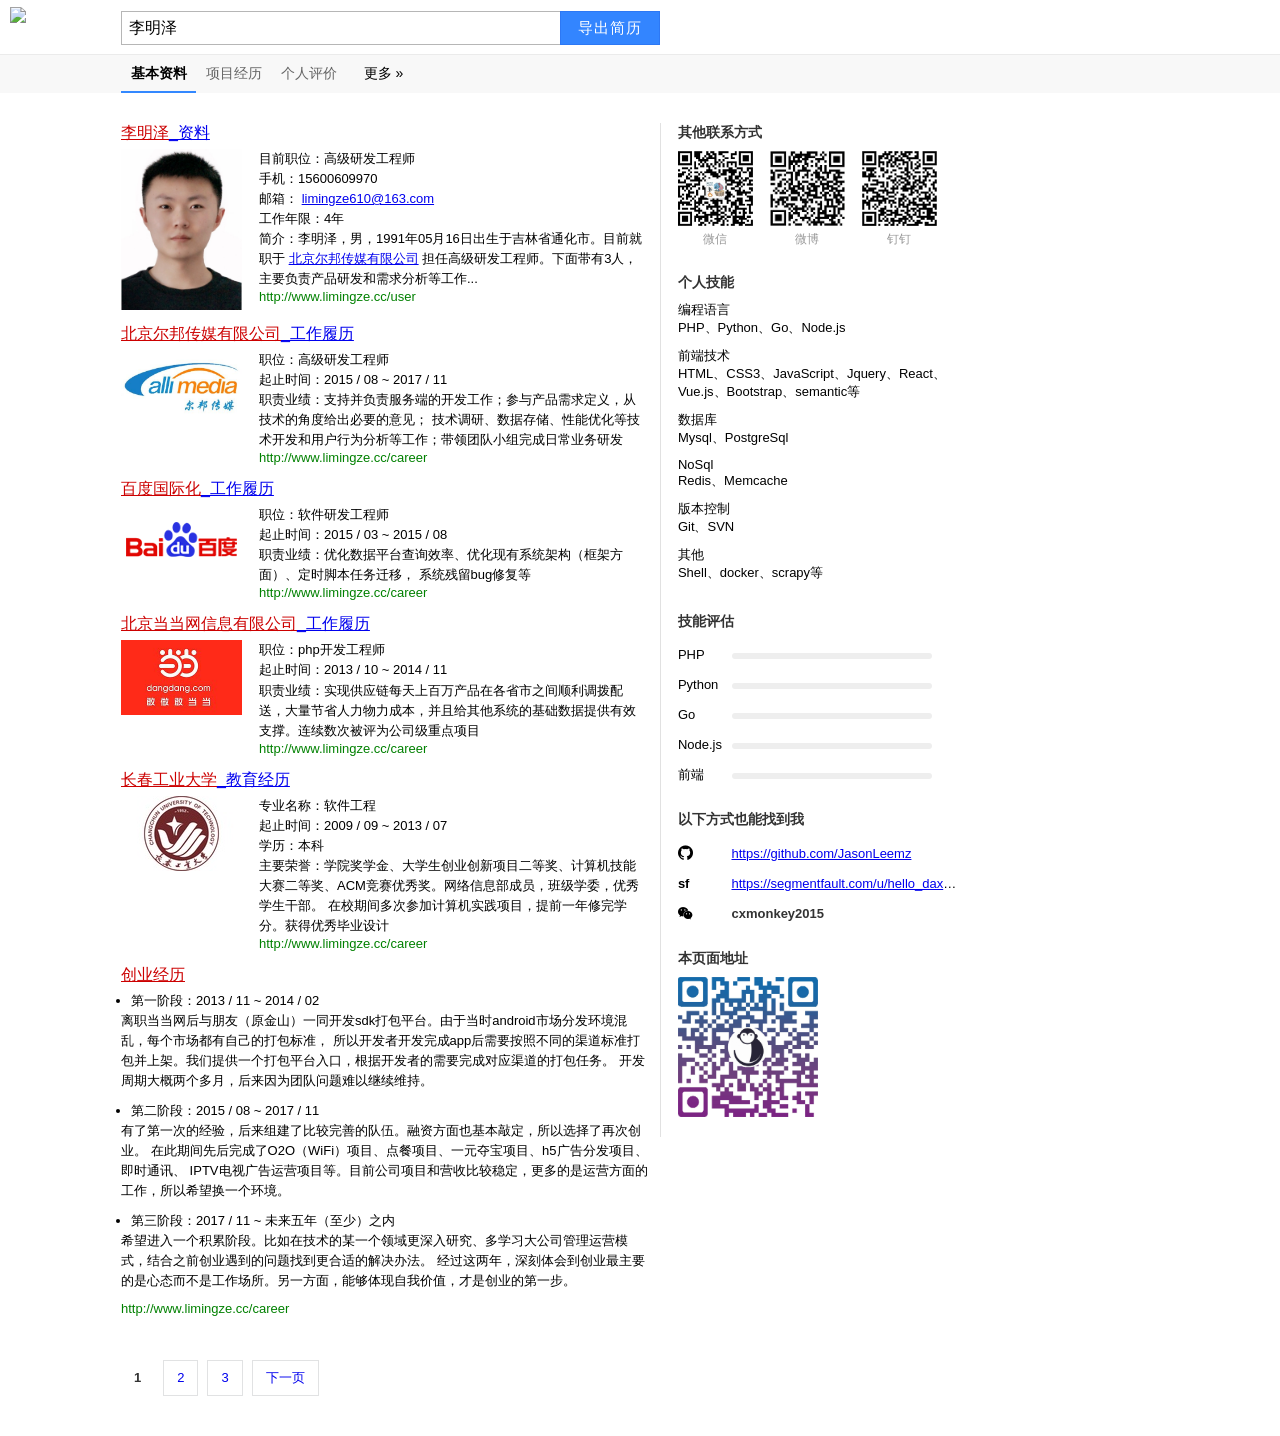
==== index.html @ bea96eec "Add files via upload" ====
<!DOCTYPE html>
<html lang="en">
<head>
    <meta charset="UTF-8">
    <title>百度搜索 - 李明泽</title>
    <link rel="stylesheet" href="/common/css/style.css">
    <link rel="stylesheet" href="/common/font-awesome-4.7.0/css/font-awesome.min.css">
    <link rel="shortcut icon" href="favicon.ico" type="image/x-icon"/>
</head>
<body>
<!--
                       `"rvwvr;-
                   .=eEmJbNDNbJ|2yr.
                 ~KWW#@U#WWU#W#U@hWWm;
              -"x#|x""=~~r[WBv"-="~rCW3"-
            _0WW%Z   "9_   =.  .e=   IWh#V-
            .70bWu                   fWhMj
                ."bu_               .bhHHJTx'
                 .3X7r~.       ._"3dWHUUhWWH6r.
                    ;Icyc3***341/WWhUUUUUUUHWWJx
                        .`-:'_. `UhUUUUUUUUUUU#W[.
                                 S#UUUUUUUUUUUUUWG
        ``                       /WUUUUUUUUUUUUUUWr
       -UM.                      AWUUUUUUUUUUUUUUWT
       .QWr                      JhUUUUUUUUUUHUUUWv
        xWh=                    ;WUUUUUUUUUhU&@UW|.
         IWWc`                  /WUUUUUHh#QBXMhWB`
          "p%hj"               =Whh###HMS}}|#WU3
            =AWWM9=-          _MD&pC}lf56@WWOa`
              _x[UWWQBPevr=;;;v1ey5K|QWWHp3"
                  `;vfC|MDQQQU@bbJ$X)a=:
-->
<div class="header">
    <h1>
        <a href="/">
            <img src="https://www.baidu.com/img/baidu_jgylogo3.gif" alt="logo">
        </a>
    </h1>
    <div class="search">
        <input type="text" value="李明泽"/>
        <button>导出简历</button>
    </div>
</div>
<div class="nav clearfix">
    <ul class=" clearfix">
        <li class="active">基本资料</li>
        <li><a href="/career.html">项目经历</a></li>
        <li><a href="/evaluation.html">个人评价</a></li>
        <li>更多 »</li>
    </ul>
</div>
<div class="wrap">
    <div class="list">
        <ul>
            <li class="clearfix">
                <h3 class="title"><em class="keywords">李明泽</em>_资料</h3>
                <div class="item clearfix">
                    <div class="photo vertical">
                        <img src="/common/img/IMG_1180.JPG" alt="李明泽">
                    </div>
                    <div class="detail vertical">
                        <ul>
                            <li>目前职位：高级研发工程师</li>
                            <li>手机：15600609970</li>
                            <li>邮箱：
                                <a href="mailto:limingze610@163.com">limingze610@163.com</a>
                            </li>
                            <li>工作年限：4年</li>
                            <li>简介：李明泽，男，1991年05月16日出生于吉林省通化市。目前就职于
                                <a href="http://calli-media.com/" target="_blank">北京尔邦传媒有限公司</a>
                                担任高级研发工程师。下面带有3人，主要负责产品研发和需求分析等工作...
                            </li>
                        </ul>
                        <div class="url-link">
                            <a href="/user">http://www.limingze.cc/user</a>
                        </div>
                    </div>
                </div>
            </li>
            <li class="clearfix">
                <h3 class="title"><em class="keywords">北京尔邦传媒有限公司</em>_工作履历</h3>
                <div class="item clearfix">
                    <div class="photo horizontal">
                        <img src="/common/img/erbang.jpg" alt="尔邦传媒有限公司">
                    </div>
                    <div class="detail vertical">
                        <ul>
                            <li>职位：高级研发工程师</li>
                            <li>起止时间：2015 / 08 ~ 2017 / 11</li>
                            <li>
                                职责业绩：支持并负责服务端的开发工作；参与产品需求定义，从技术的角度给出必要的意见；
                                技术调研、数据存储、性能优化等技术开发和用户行为分析等工作；带领团队小组完成日常业务研发
                            </li>
                        </ul>
                        <div class="url-link">
                            <a href="/career.html">http://www.limingze.cc/career</a>
                        </div>
                    </div>
                </div>
            </li>
            <li class="clearfix">
                <h3 class="title"><em class="keywords">百度国际化</em>_工作履历</h3>
                <div class="item clearfix">
                    <div class="photo horizontal">
                        <img src="/common/img/baidu.jpg" alt="百度国际化">
                    </div>
                    <div class="detail vertical">
                        <ul>
                            <li>职位：软件研发工程师</li>
                            <li>起止时间：2015 / 03 ~ 2015 / 08</li>
                            <li>
                                职责业绩：优化数据平台查询效率、优化现有系统架构（框架方面）、定时脚本任务迁移，
                                系统残留bug修复等
                            </li>
                        </ul>
                        <div class="url-link">
                            <a href="/career.html">http://www.limingze.cc/career</a>
                        </div>
                    </div>
                </div>
            </li>
            <li class="clearfix">
                <h3 class="title"><em class="keywords">北京当当网信息有限公司</em>_工作履历</h3>
                <div class="item clearfix">
                    <div class="photo horizontal">
                        <img src="/common/img/dangdang.jpg" alt="当当网">
                    </div>
                    <div class="detail vertical">
                        <ul>
                            <li>职位：php开发工程师</li>
                            <li>起止时间：2013 / 10 ~ 2014 / 11</li>
                            <li>
                                职责业绩：实现供应链每天上百万产品在各省市之间顺利调拨配送，大量节省人力物力成本，并且给其他系统的基础数据提供有效支撑。连续数次被评为公司级重点项目
                            </li>
                        </ul>
                        <div class="url-link">
                            <a href="/career.html">http://www.limingze.cc/career</a>
                        </div>
                    </div>
                </div>
            </li>
            <li class="clearfix">
                <h3 class="title"><em class="keywords">长春工业大学</em>_教育经历</h3>
                <div class="item clearfix">
                    <div class="photo horizontal">
                        <img src="/common/img/ccut.jpg" alt="长春工业大学">
                    </div>
                    <div class="detail vertical">
                        <ul>
                            <li>专业名称：软件工程</li>
                            <li>起止时间：2009 / 09 ~ 2013 / 07</li>
                            <li>学历：本科</li>
                            <li>
                                主要荣誉：学院奖学金、大学生创业创新项目二等奖、计算机技能大赛二等奖、ACM竞赛优秀奖。网络信息部成员，班级学委，优秀学生干部。
                                在校期间多次参加计算机实践项目，提前一年修完学分。获得优秀毕业设计
                            </li>
                        </ul>
                        <div class="url-link">
                            <a href="/career.html">http://www.limingze.cc/career</a>
                        </div>
                    </div>
                </div>
            </li>
            <li class="clearfix">
                <h3 class="title"><em class="keywords">创业经历</em></h3>
                <div class="item clearfix">
                    <div class="detail custom">
                        <ul class="custom">
                            <li class="custom">第一阶段：2013 / 11 ~ 2014 / 02</li>
                            <li>
                                <p>
                                    离职当当网后与朋友（原金山）一同开发sdk打包平台。由于当时android市场分发环境混乱，每个市场都有自己的打包标准，
                                    所以开发者开发完成app后需要按照不同的渠道标准打包并上架。我们提供一个打包平台入口，根据开发者的需要完成对应渠道的打包任务。
                                    开发周期大概两个多月，后来因为团队问题难以继续维持。
                                </p>
                            </li>
                            <li class="custom">第二阶段：2015 / 08 ~ 2017 / 11</li>
                            <li>
                                <p>
                                    有了第一次的经验，后来组建了比较完善的队伍。融资方面也基本敲定，所以选择了再次创业。
                                    在此期间先后完成了O2O（WiFi）项目、点餐项目、一元夺宝项目、h5广告分发项目、即时通讯、
                                    IPTV电视广告运营项目等。目前公司项目和营收比较稳定，更多的是运营方面的工作，所以希望换一个环境。
                                </p>
                            </li>
                            <li class="custom">第三阶段：2017 / 11 ~ 未来五年（至少）之内</li>
                            <li>
                                <p>
                                    希望进入一个积累阶段。比如在技术的某一个领域更深入研究、多学习大公司管理运营模式，结合之前创业遇到的问题找到更合适的解决办法。
                                    经过这两年，深刻体会到创业最主要的是心态而不是工作场所。另一方面，能够体现自我价值，才是创业的第一步。
                                </p>
                            </li>
                        </ul>
                        <div class="url-link">
                            <a href="/career.html">http://www.limingze.cc/career</a>
                        </div>
                    </div>
                </div>
            </li>
        </ul>
    </div>
    <div class="other-info">
        <ul>
            <li class="section clearfix">
                <h3>其他联系方式</h3>
                <div class="contact">
                    <ul>
                        <li>
                            <img src="/common/img/wechat.jpg" alt="wechat">
                            <p>微信</p>
                        </li>
                        <li>
                            <img src="/common/img/weibo.jpg" alt="weibo">
                            <p>微博</p>
                        </li>
                        <li>
                            <img src="/common/img/dingding.jpg" alt="dingding">
                            <p>钉钉</p>
                        </li>
                    </ul>
                </div>
            </li>

            <li class="section clearfix">
                <h3>个人技能</h3>
                <div class="skill">
                    <ul>
                        <li>
                            <h4>编程语言</h4>
                            <p>PHP、Python、Go、Node.js</p>
                        </li>
                        <li>
                            <h4>前端技术</h4>
                            <p>HTML、CSS3、JavaScript、Jquery、React、Vue.js、Bootstrap、semantic等</p>
                        </li>
                        <li>
                            <h4>数据库</h4>
                            <p>Mysql、PostgreSql</p>
                        </li>
                        <li>
                            <h4>NoSql</h4>
                            <p>Redis、Memcache</p>
                        </li>
                        <li>
                            <h4>版本控制</h4>
                            <p>Git、SVN</p>
                        </li>
                        <li>
                            <h4>其他</h4>
                            <p>Shell、docker、scrapy等</p>
                        </li>
                    </ul>
                </div>
            </li>

            <li class="section clearfix">
                <h3>技能评估</h3>
                <div class="assessment">
                    <ul>
                        <li>
                            <h4>PHP</h4>
                            <div class="progress-wrap">
                                <div class="progress-bar php"></div>
                            </div>
                        </li>
                        <li>
                            <h4>Python</h4>
                            <div class="progress-wrap">
                                <div class="progress-bar python"></div>
                            </div>
                        </li>
                        <li>
                            <h4>Go</h4>
                            <div class="progress-wrap">
                                <div class="progress-bar go"></div>
                            </div>
                        </li>
                        <li>
                            <h4>Node.js</h4>
                            <div class="progress-wrap">
                                <div class="progress-bar nodejs"></div>
                            </div>
                        </li>
                        <li>
                            <h4>前端</h4>
                            <div class="progress-wrap">
                                <div class="progress-bar fe"></div>
                            </div>
                        </li>
                    </ul>
                </div>
            </li>

            <li class="section clearfix">
                <h3>以下方式也能找到我</h3>
                <div class="other-contact">
                    <ul>
                        <li>
                            <h4><i class="fa fa-github fa-lg"></i></h4>
                            <span>
                                <a href="https://github.com/JasonLeemz" target="_blank">
                                    https://github.com/JasonLeemz
                                </a>
                            </span>
                        </li>
                        <li>
                            <h4>sf</h4>
                            <span>
                                <a href="https://segmentfault.com/u/hello_daxiong_" target="_blank">
                                    https://segmentfault.com/u/hello_daxiong_
                                </a>
                            </span>
                        </li>
                        <li>
                            <h4><i class="fa fa-weixin "></i></h4>
                            <span id="cxmonkey2015">
                                <a href="javascript:void(0)">
                                    cxmonkey2015
                                </a>
                            </span>
                        </li>
                        <!--<li>-->
                        <!--<h4>cnblog</h4>-->
                        <!--<span>-->
                        <!--<a href="http://www.cnblogs.com/JasonLeemz/">-->
                        <!--http://www.cnblogs.com/JasonLeemz/-->
                        <!--</a>-->
                        <!--</span>-->
                        <!--</li>-->
                    </ul>
                </div>
            </li>
            <li class="section clearfix">
                <h3>本页面地址</h3>
                <div class="resume-qrcode">
                    <ul>
                        <li>
                            <a href="http://www.limingze.cc:8888">
                                <img src="/common/img/resume_page.jpg" alt="李明泽的简历">
                            </a>
                        </li>
                    </ul>
                </div>
            </li>
        </ul>
    </div>
</div>

<div class="footer">
    <ul>
        <li class="active">1</li>
        <li><a href="/career.html">2</a></li>
        <li><a href="/evaluation.html">3</a></li>
        <li><a href="/career.html">下一页</a></li>
    </ul>
</div>

</body>
<script src="https://s13.cnzz.com/z_stat.php?id=1272851374&web_id=1272851374" language="JavaScript"></script>
<script src="common/js/jquery-3.3.1.min.js"></script>
<script src="common/js/common.js"></script>
<script type="application/javascript">
    var skilList = {
        php: 90,
        python: 70,
        go: 60,
        nodejs: 50,
        fe: 85
    }
    $().ready(function () {
        for (i in skilList) {
            var selector = "." + i
            $(selector).animate({width: skilList[i] + "%"});
        }
    });
</script>
</html>
---- common/css/style.css ----
@charset "UTF-8";
html, body {
  margin: 0;
  padding: 0;
  font-size: 0;
  font-family: arial; }

* {
  box-sizing: border-box;
  -moz-box-sizing: border-box;
  /* Firefox */
  -webkit-box-sizing: border-box;
  /* Safari */ }

.clearfix:after {
  content: ".";
  display: block;
  height: 0;
  visibility: hidden;
  clear: both; }

.keywords {
  color: #c00;
  font-style: normal;
  text-decoration: underline; }

.header {
  height: 55px;
  overflow: hidden;
  padding: 0 0 0 10px;
  width: 100%;
  z-index: 301;
  min-width: 1000px;
  border-bottom: 1px solid #ebebeb;
  position: fixed;
  top: 0;
  left: 0;
  background: #FFF; }
  .header h1 {
    margin: 0;
    padding: 0;
    display: inline-block;
    height: 55px; }
    .header h1 a {
      display: block;
      height: 100%; }
      .header h1 a img {
        width: 101px;
        display: inline-block;
        vertical-align: top;
        margin: 7px 0 0 0; }
  .header .search {
    display: inline-block;
    vertical-align: top;
    margin: 11px 0 0 10px; }
    .header .search input {
      margin: 0;
      width: 439px;
      height: 34px;
      border: 1px solid #b6b6b6;
      border-right: 0;
      border-radius: 0;
      vertical-align: top;
      font: 16px/18px arial;
      line-height: 22px;
      padding: 0 0 0 7px;
      background: transparent;
      outline: 0;
      -webkit-appearance: none; }
    .header .search input:hover {
      border: 1px solid #4791ff;
      border-right: 0; }
    .header .search button {
      margin: 0;
      vertical-align: top;
      width: 100px;
      height: 34px;
      color: #fff;
      letter-spacing: 1px;
      border: 1px solid #2d78f4;
      font-size: 15px;
      outline: medium;
      -webkit-appearance: none;
      -webkit-border-radius: 0;
      cursor: pointer;
      background: #3385ff; }
      .header .search button:hover {
        background: #317ef3; }

.nav {
  background: #f8f8f8;
  line-height: 36px;
  height: 38px;
  margin: 55px 0 0 0;
  padding: 0 0 0 121px;
  float: none;
  zoom: 1; }
  .nav a {
    text-decoration: none;
    color: #666;
    display: inline-block;
    width: 100%;
    height: 100%; }
  .nav ul {
    margin: 0;
    padding: 0;
    list-style: none;
    font-weight: 500;
    font-size: 15px; }
    .nav ul li {
      float: left;
      width: 75px;
      display: inline-block;
      text-decoration: none;
      text-align: center;
      font-size: 14px;
      cursor: pointer; }
    .nav ul li:active, .nav ul li.active {
      border-bottom: 2px solid #38f;
      font-weight: 700; }

.wrap {
  display: inline-block;
  margin: 30px 0 0 121px;
  width: 842px; }
  @media print {
    .wrap {
      margin: 30px 0 0 10px; } }
  .wrap .list {
    margin: 0;
    display: inline-block;
    width: 64%; }
    .wrap .list ul, .wrap .list li, .wrap .list h3 {
      margin: 0;
      padding: 0; }
    .wrap .list ul {
      list-style: none; }
    .wrap .list li {
      margin-bottom: 14px;
      clear: both; }
    .wrap .list h3 {
      font-size: medium;
      font-weight: 400;
      margin-bottom: 5px;
      clear: both;
      cursor: pointer;
      text-decoration: underline;
      color: -webkit-link;
      display: inline-block; }
    .wrap .list .photo {
      margin-right: 17px;
      float: left; }
    .wrap .list .vertical img {
      width: 121px; }
    .wrap .list .horizontal img {
      width: 121px; }
    .wrap .list .detail {
      font-size: 12px;
      float: left;
      display: inline-block;
      width: 385px; }
      .wrap .list .detail ul {
        display: inline-block;
        width: 100%;
        vertical-align: top; }
      .wrap .list .detail li {
        font-size: 13px;
        margin: 0;
        line-height: 1.54; }
      .wrap .list .detail .url-link {
        display: inline-block;
        height: 100%;
        vertical-align: bottom; }
        .wrap .list .detail .url-link a {
          color: green;
          font-size: 13px;
          text-decoration: none; }
      .wrap .list .detail.custom, .wrap .list .detail ul.custom {
        width: 99%; }
      .wrap .list .detail li.custom {
        list-style: disc;
        margin-left: 10px; }
      .wrap .list .detail p {
        margin: 0 0 10px 0; }
  .wrap .other-info {
    margin: 0;
    display: inline-block;
    vertical-align: top;
    width: 35.5%;
    border-left: 1px solid #e1e1e1;
    padding-left: 17px; }
    .wrap .other-info h3 {
      margin: 0 0 10px 0;
      font-size: 14px;
      line-height: 1.29;
      font-weight: 700;
      color: #333; }
    .wrap .other-info ul {
      margin: 0;
      padding: 0; }
      .wrap .other-info ul li {
        list-style: none; }
    .wrap .other-info .section {
      margin-bottom: 20px; }
    .wrap .other-info .contact li {
      margin: 0 17px 0 0;
      float: left;
      padding: 0;
      display: inline-block;
      width: 75px;
      overflow: hidden; }
      .wrap .other-info .contact li img {
        width: inherit;
        display: block; }
    .wrap .other-info .contact p {
      margin: 5px 0 5px 0;
      padding: 0;
      text-align: center;
      font-size: 12px;
      color: #999; }
    .wrap .other-info .skill {
      font-size: 13px; }
      .wrap .other-info .skill h4, .wrap .other-info .skill p {
        margin: 0; }
      .wrap .other-info .skill h4 {
        font-weight: 500; }
      .wrap .other-info .skill p {
        margin: 0 0 10px 0; }
    .wrap .other-info .assessment, .wrap .other-info .other-contact {
      font-size: 13px; }
      .wrap .other-info .assessment li, .wrap .other-info .other-contact li {
        height: 30px;
        line-height: 30px; }
      .wrap .other-info .assessment h4, .wrap .other-info .other-contact h4 {
        margin: 0;
        font-weight: 500;
        display: inline-block;
        width: 50px; }
      .wrap .other-info .assessment .progress-wrap, .wrap .other-info .other-contact .progress-wrap {
        background: #eee;
        display: inline-block;
        vertical-align: middle;
        width: 200px;
        height: 6px;
        border-radius: 3px; }
        .wrap .other-info .assessment .progress-wrap .progress-bar, .wrap .other-info .other-contact .progress-wrap .progress-bar {
          display: inline-block;
          vertical-align: top;
          background: #00b88d;
          width: 0;
          height: 100%;
          border-radius: inherit; }
    .wrap .other-info .other-contact h4 {
      font-weight: 600; }
    .wrap .other-info .other-contact li {
      overflow: hidden;
      text-overflow: ellipsis;
      white-space: nowrap; }
    .wrap .other-info .other-contact #cxmonkey2015 a {
      color: #333;
      text-decoration: none;
      position: relative;
      font-weight: 600;
      cursor: text; }
    .wrap .other-info .other-contact #cxmonkey2015:hover:after {
      content: "服务器到期，暂停运营";
      display: inline-block;
      background: #ddd;
      padding: 0 5px;
      border-radius: 2px;
      position: absolute;
      z-index: 9999999; }
    .wrap .other-info .resume-qrcode img {
      width: 50%; }

.wrap .list .catlog {
  width: 100%;
  display: none; }
  .wrap .list .catlog ul#catlog-ul {
    width: 100%;
    margin: 0;
    padding: 0;
    border-top: 1px solid #ddd;
    border-bottom: 1px solid #ddd; }
    .wrap .list .catlog ul#catlog-ul > li {
      width: 25%;
      display: inline-block;
      margin: 0;
      font-size: 15px;
      background: #fff;
      text-align: center;
      padding: 20px 0; }
      .wrap .list .catlog ul#catlog-ul > li .content {
        display: inline-block;
        width: 100%;
        vertical-align: top;
        padding: 5px;
        font-size: 20px;
        border-right: 1px solid #ddd; }
        .wrap .list .catlog ul#catlog-ul > li .content li:first-child {
          margin-bottom: 10px; }
      .wrap .list .catlog ul#catlog-ul > li:nth-child(4) .content {
        border: none; }
  .wrap .list .catlog .content ul li {
    overflow: hidden;
    text-overflow: ellipsis;
    white-space: nowrap;
    font-size: 12px;
    color: #333;
    margin: 0;
    line-height: 16px; }
    .wrap .list .catlog .content ul li:nth-child(1) {
      color: #63a0df;
      font-size: 14px; }
  @media print {
    .wrap .list .catlog {
      display: none; } }
.wrap .list .career-detail ul {
  margin: 0; }
  .wrap .list .career-detail ul li {
    margin: 0;
    font-size: 12px;
    color: #333; }
    .wrap .list .career-detail ul li .section {
      padding: 5px;
      background: #fcfcfc;
      margin-bottom: 5px; }
      .wrap .list .career-detail ul li .section:hover {
        background: #eee; }
    .wrap .list .career-detail ul li h4 {
      font-size: 13px;
      margin: 10px 0 5px 0;
      color: #000;
      font-weight: 600; }
    .wrap .list .career-detail ul li h5 {
      color: #333;
      font-size: 12px;
      font-weight: 400;
      margin: 0 0 5px 0; }
      .wrap .list .career-detail ul li h5:before {
        content: "| ";
        font-weight: 600; }
    .wrap .list .career-detail ul li p {
      margin: 0 0 10px 0; }
    .wrap .list .career-detail ul li .half {
      display: inline-block;
      width: 45%;
      vertical-align: top;
      margin-right: 20px; }
.wrap .other-info {
  position: relative; }
  .wrap .other-info .catlog {
    position: fixed;
    top: 150px;
    left: 680px; }
    @media print {
      .wrap .other-info .catlog {
        margin-left: -121px; } }
  .wrap .other-info .skill-list {
    display: none; }
  @media screen and (min-height: 1000px) {
    .wrap .other-info .skill-list {
      position: fixed;
      top: 600px;
      left: 680px;
      display: inline-block;
      width: 200px; }
      .wrap .other-info .skill-list li {
        display: inline-block;
        margin: 7px; }
      .wrap .other-info .skill-list img {
        width: 50px; } }
  @media print {
    .wrap .other-info .skill-list {
      position: fixed;
      top: 600px;
      left: 680px;
      display: inline-block;
      width: 200px; }
      .wrap .other-info .skill-list li {
        display: inline-block;
        margin: 7px; } }
  @media print {
    .wrap .other-info .skill-list {
      margin-left: -121px; } }
  @media print {
      .wrap .other-info .skill-list img {
        width: 50px; } }
  .wrap .other-info .catlog-level1 {
    border-left: 1.5px solid #d1d1d1;
    padding-left: 20px; }
    .wrap .other-info .catlog-level1 > li {
      margin-bottom: 10px; }
      .wrap .other-info .catlog-level1 > li:hover i {
        background: #5896d5; }
      .wrap .other-info .catlog-level1 > li span {
        display: inline-block;
        margin: 5px 0;
        position: relative;
        font-size: 14px;
        font-weight: 700;
        color: #555; }
        .wrap .other-info .catlog-level1 > li span i {
          display: inline-block;
          width: 8px;
          height: 8px;
          background: #d1d1d1;
          line-height: 14px;
          position: absolute;
          top: 3px;
          left: -25px;
          border-radius: 50%; }
  .wrap .other-info .catlog-level2 > li {
    font-size: 14px;
    color: #999;
    padding: 3px 0 3px 25px; }
    .wrap .other-info .catlog-level2 > li:hover {
      background: #dfdcdc; }

.wrap.profile {
  margin-left: 10px;
  border-top-left-radius: 3px;
  border-top-right-radius: 3px;
  border: 1px solid #eee; }
  .wrap.profile .section1 {
    border-top-left-radius: 3px;
    border-top-right-radius: 3px;
    background: #eee;
    padding-bottom: 25px; }
    .wrap.profile .section1 .title-bar {
      height: 32px;
      background-color: #E3E3E3;
      padding: 0 12px;
      border-top-left-radius: 3px;
      border-top-right-radius: 3px; }
      .wrap.profile .section1 .title-bar i {
        display: inline-block;
        width: 12px;
        height: 12px;
        border-radius: 50%;
        margin-top: 8px;
        margin-right: 8px; }
      .wrap.profile .section1 .title-bar .red {
        background-color: #FF5F57; }
      .wrap.profile .section1 .title-bar .yello {
        background-color: #FFBD2E; }
      .wrap.profile .section1 .title-bar .green {
        background-color: #28CA42; }
    .wrap.profile .section1 .portrait {
      display: inline-block;
      width: 80px;
      overflow: hidden;
      margin: 25px 0 50px 25px; }
      .wrap.profile .section1 .portrait img {
        width: 100%;
        border-radius: 50%;
        border: 3px solid #fff; }
    .wrap.profile .section1 .describe {
      display: inline-block;
      font-size: 13px;
      vertical-align: top; }
      .wrap.profile .section1 .describe ul {
        margin: 25px 0 0 25px;
        padding: 0;
        list-style: none; }
        .wrap.profile .section1 .describe ul li {
          margin: 0; }
        .wrap.profile .section1 .describe ul .english-name {
          font-family: Source Sans Pro, Helvetica, Arial, sans-serif, Hiragino Kaku Gothic Pro, Meiryo, Hiragino Sans GB W3, Noto Naskh Arabic, Droid Arabic Naskh, Geeza Pro, Simplified Arabic, Noto Sans Thai, Thonburi, Dokchampa, Droid Sans Thai, Droid Sans Fallback, -apple-system, ".SFNSDisplay-Regular", Heiti SC, Microsoft Yahei, Segoe UI;
          line-height: 28px;
          font-weight: 600;
          color: #999;
          font-size: 21px; }
        .wrap.profile .section1 .describe ul .subtitle {
          font-family: Source Sans Pro, Helvetica, Arial, sans-serif, Hiragino Kaku Gothic Pro, Meiryo, Hiragino Sans GB W3, Noto Naskh Arabic, Droid Arabic Naskh, Geeza Pro, Simplified Arabic, Noto Sans Thai, Thonburi, Dokchampa, Droid Sans Thai, Droid Sans Fallback, -apple-system, ".SFNSDisplay-Regular", Heiti SC, Microsoft Yahei, Segoe UI;
          line-height: 28px;
          font-weight: 400;
          color: rgba(255, 255, 255, 0.7);
          font-size: 19px;
          color: #999;
          margin-bottom: 16px; }
        .wrap.profile .section1 .describe ul p {
          font-family: Source Sans Pro, Helvetica, Arial, sans-serif, Hiragino Kaku Gothic Pro, Meiryo, Hiragino Sans GB W3, Noto Naskh Arabic, Droid Arabic Naskh, Geeza Pro, Simplified Arabic, Noto Sans Thai, Thonburi, Dokchampa, Droid Sans Thai, Droid Sans Fallback, -apple-system, ".SFNSDisplay-Regular", Heiti SC, Microsoft Yahei, Segoe UI;
          line-height: 20px;
          font-weight: 400;
          color: rgba(255, 255, 255, 0.7);
          font-size: 14px;
          color: #888;
          margin: 5px 0; }
    .wrap.profile .section1 pre {
      display: inline-block;
      font-size: 16px;
      font-family: monospace;
      float: right;
      color: #ccc;
      margin-right: 30px; }
  .wrap.profile .section2 {
    margin: 20px 0 0 0; }
    .wrap.profile .section2 #chart1, .wrap.profile .section2 #chart2 {
      display: inline-block;
      width: 50%;
      height: 250px; }
  .wrap.profile .section3 {
    width: 100%;
    height: 200px;
    margin: 20px 0 0 0;
    padding: 10px; }
    .wrap.profile .section3 .line {
      height: 1px;
      margin-bottom: 20px;
      border-top: 1px solid #ccc; }
    .wrap.profile .section3 p {
      font-size: 13px;
      text-indent: 26px; }

.footer {
  margin: 30px 0 40px 121px; }
  @media print {
    .footer {
      margin: 30px 0 0 10px; } }
  .footer ul {
    display: inline-block;
    padding: 0;
    list-style: none; }
    .footer ul li {
      display: inline-block;
      margin: 0 9px 0 0;
      border: 1px solid #e1e2e3;
      cursor: pointer; }
      .footer ul li:hover {
        border: 1px solid #38f;
        background: #f2f8ff; }
      .footer ul li.active, .footer ul li:active, .footer ul li:active:hover {
        border: 0;
        font-weight: 600;
        color: #333;
        background: none;
        cursor: text;
        font-size: 13px; }
      .footer ul li.active {
        padding: 0 13px; }
      .footer ul li a {
        text-decoration: none;
        display: inline-block;
        font-size: 13px;
        line-height: 34px;
        text-align: center;
        color: -webkit-link;
        padding: 0 13px; }
        .footer ul li a:active {
          color: -webkit-link; }
  @media print {
    .footer {
      display: none; } }

/*# sourceMappingURL=style.css.map */
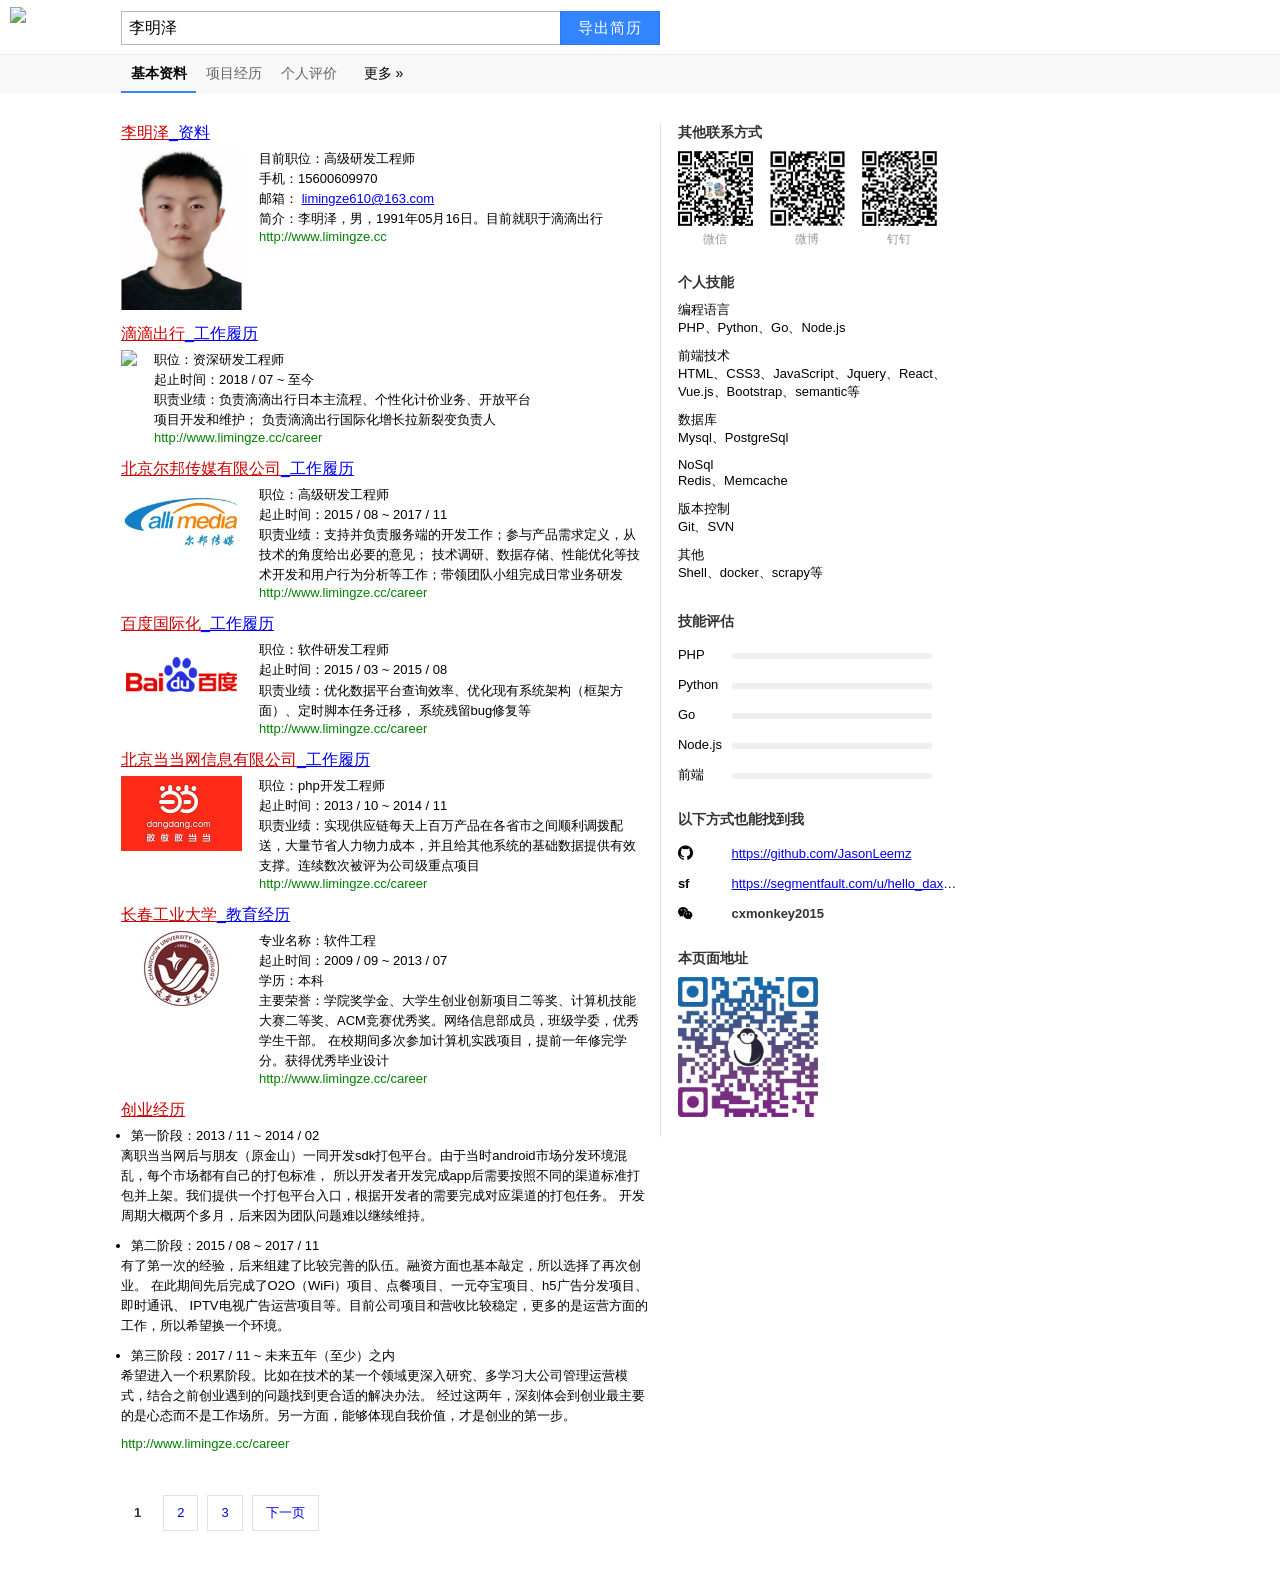
==== commit c339db59: "add didi career" ====
--- a/index.html
+++ b/index.html
@@ -65,14 +65,32 @@
                             <li>邮箱：
                                 <a href="mailto:limingze610@163.com">limingze610@163.com</a>
                             </li>
-                            <li>工作年限：4年</li>
-                            <li>简介：李明泽，男，1991年05月16日出生于吉林省通化市。目前就职于
-                                <a href="http://calli-media.com/" target="_blank">北京尔邦传媒有限公司</a>
-                                担任高级研发工程师。下面带有3人，主要负责产品研发和需求分析等工作...
-                            </li>
-                        </ul>
-                        <div class="url-link">
-                            <a href="/user">http://www.limingze.cc/user</a>
+<!--                            <li>工作年限：4年</li>-->
+                            <li>简介：李明泽，男，1991年05月16日。目前就职于滴滴出行</li>
+                        </ul>
+                        <div class="url-link">
+                            <a href="/user">http://www.limingze.cc</a>
+                        </div>
+                    </div>
+                </div>
+            </li>
+            <li class="clearfix">
+                <h3 class="title"><em class="keywords">滴滴出行</em>_工作履历</h3>
+                <div class="item clearfix">
+                    <div class="photo horizontal">
+                        <img src="https://www.baidu.com/link?url=2-BzcMCWn35QlTCuH2pEpys84el4It9R_DmYA8KHQvSQiScKvpX1sK_bXvv-7g3NdwOn8YpoT1zW7hFyKH65S7jSUxGeOWLbTe6DuEoKqIxtls9A4mhI9Y1LerP0iROw&wd=&eqid=f50963ab000a82e900000003624c6a70" alt="滴滴出行">
+                    </div>
+                    <div class="detail vertical">
+                        <ul>
+                            <li>职位：资深研发工程师</li>
+                            <li>起止时间：2018 / 07 ~ 至今</li>
+                            <li>
+                                职责业绩：负责滴滴出行日本主流程、个性化计价业务、开放平台项目开发和维护；
+                                负责滴滴出行国际化增长拉新裂变负责人
+                            </li>
+                        </ul>
+                        <div class="url-link">
+                            <a href="/career.html">http://www.limingze.cc/career</a>
                         </div>
                     </div>
                 </div>
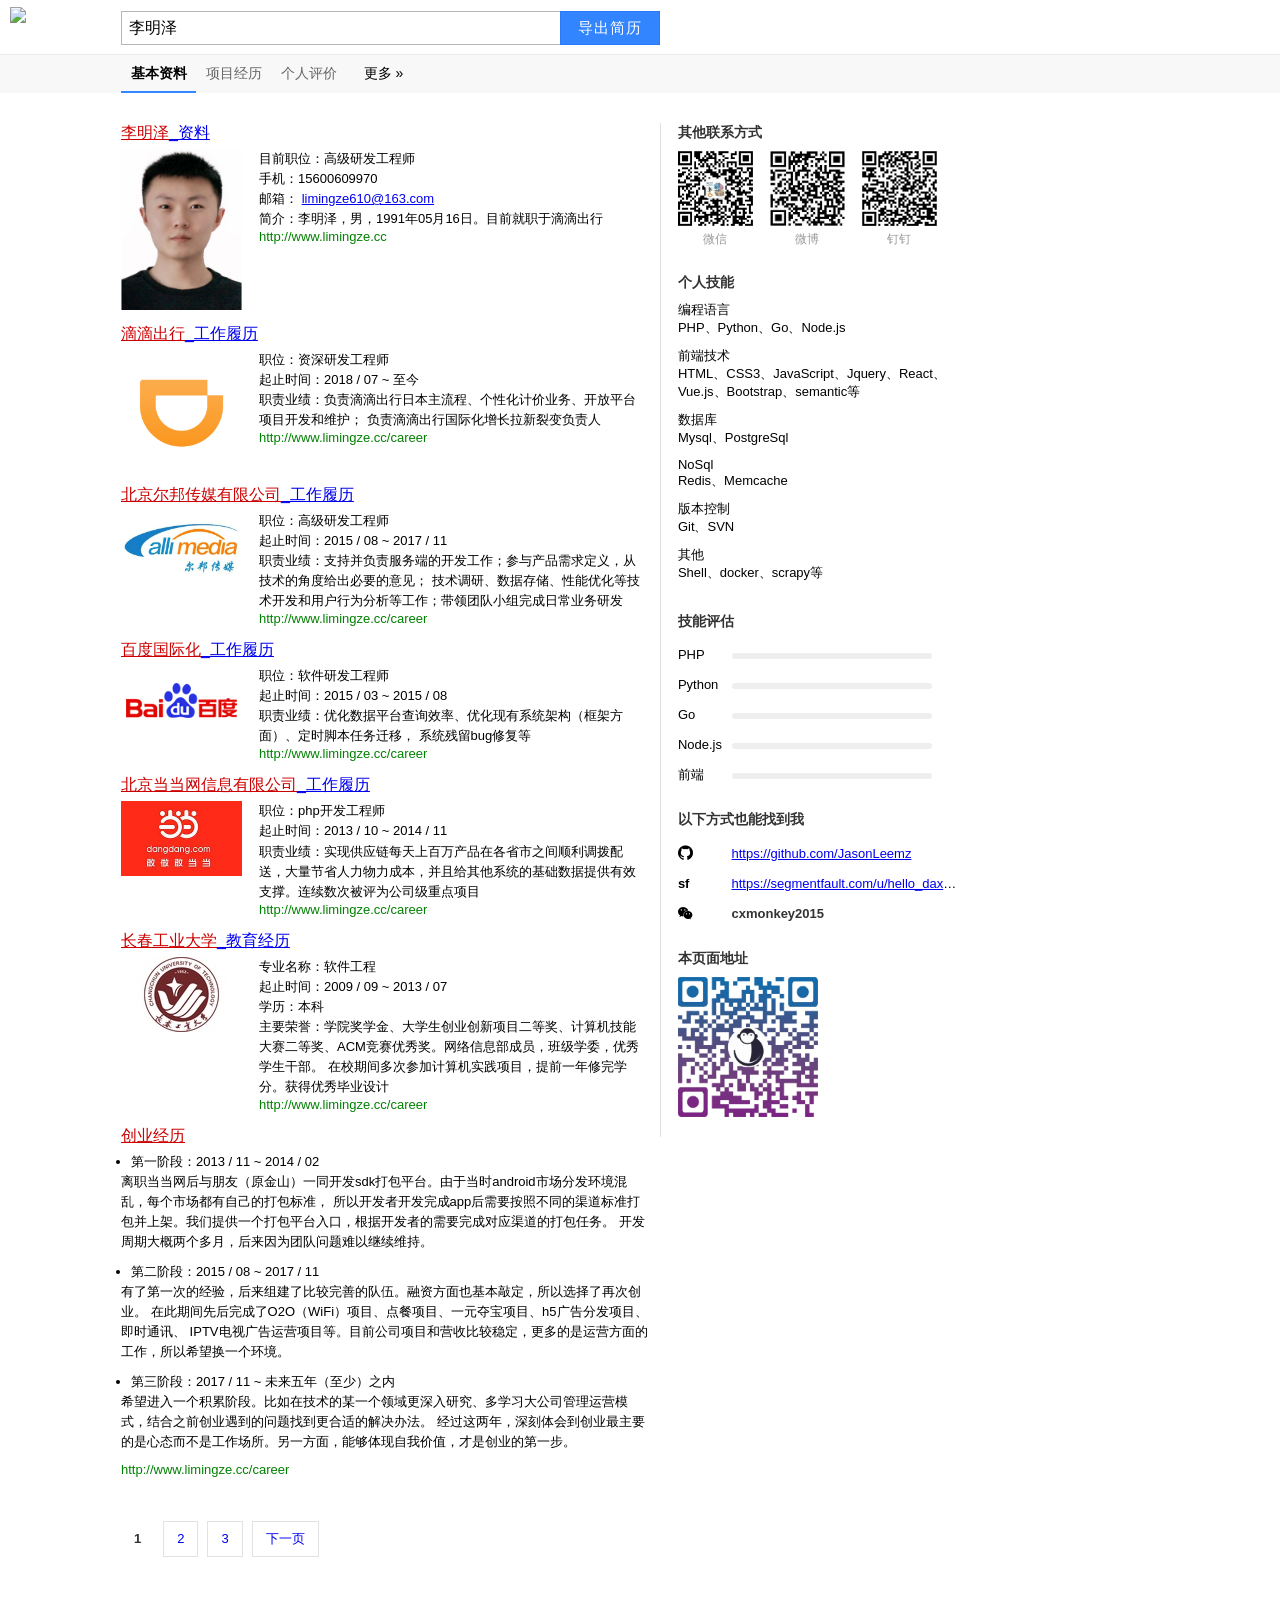
==== commit 6d237230: "add didi career" ====
--- a/index.html
+++ b/index.html
@@ -78,7 +78,7 @@
                 <h3 class="title"><em class="keywords">滴滴出行</em>_工作履历</h3>
                 <div class="item clearfix">
                     <div class="photo horizontal">
-                        <img src="https://www.baidu.com/link?url=2-BzcMCWn35QlTCuH2pEpys84el4It9R_DmYA8KHQvSQiScKvpX1sK_bXvv-7g3NdwOn8YpoT1zW7hFyKH65S7jSUxGeOWLbTe6DuEoKqIxtls9A4mhI9Y1LerP0iROw&wd=&eqid=f50963ab000a82e900000003624c6a70" alt="滴滴出行">
+                        <img src="/common/img/didi.png" alt="滴滴出行">
                     </div>
                     <div class="detail vertical">
                         <ul>
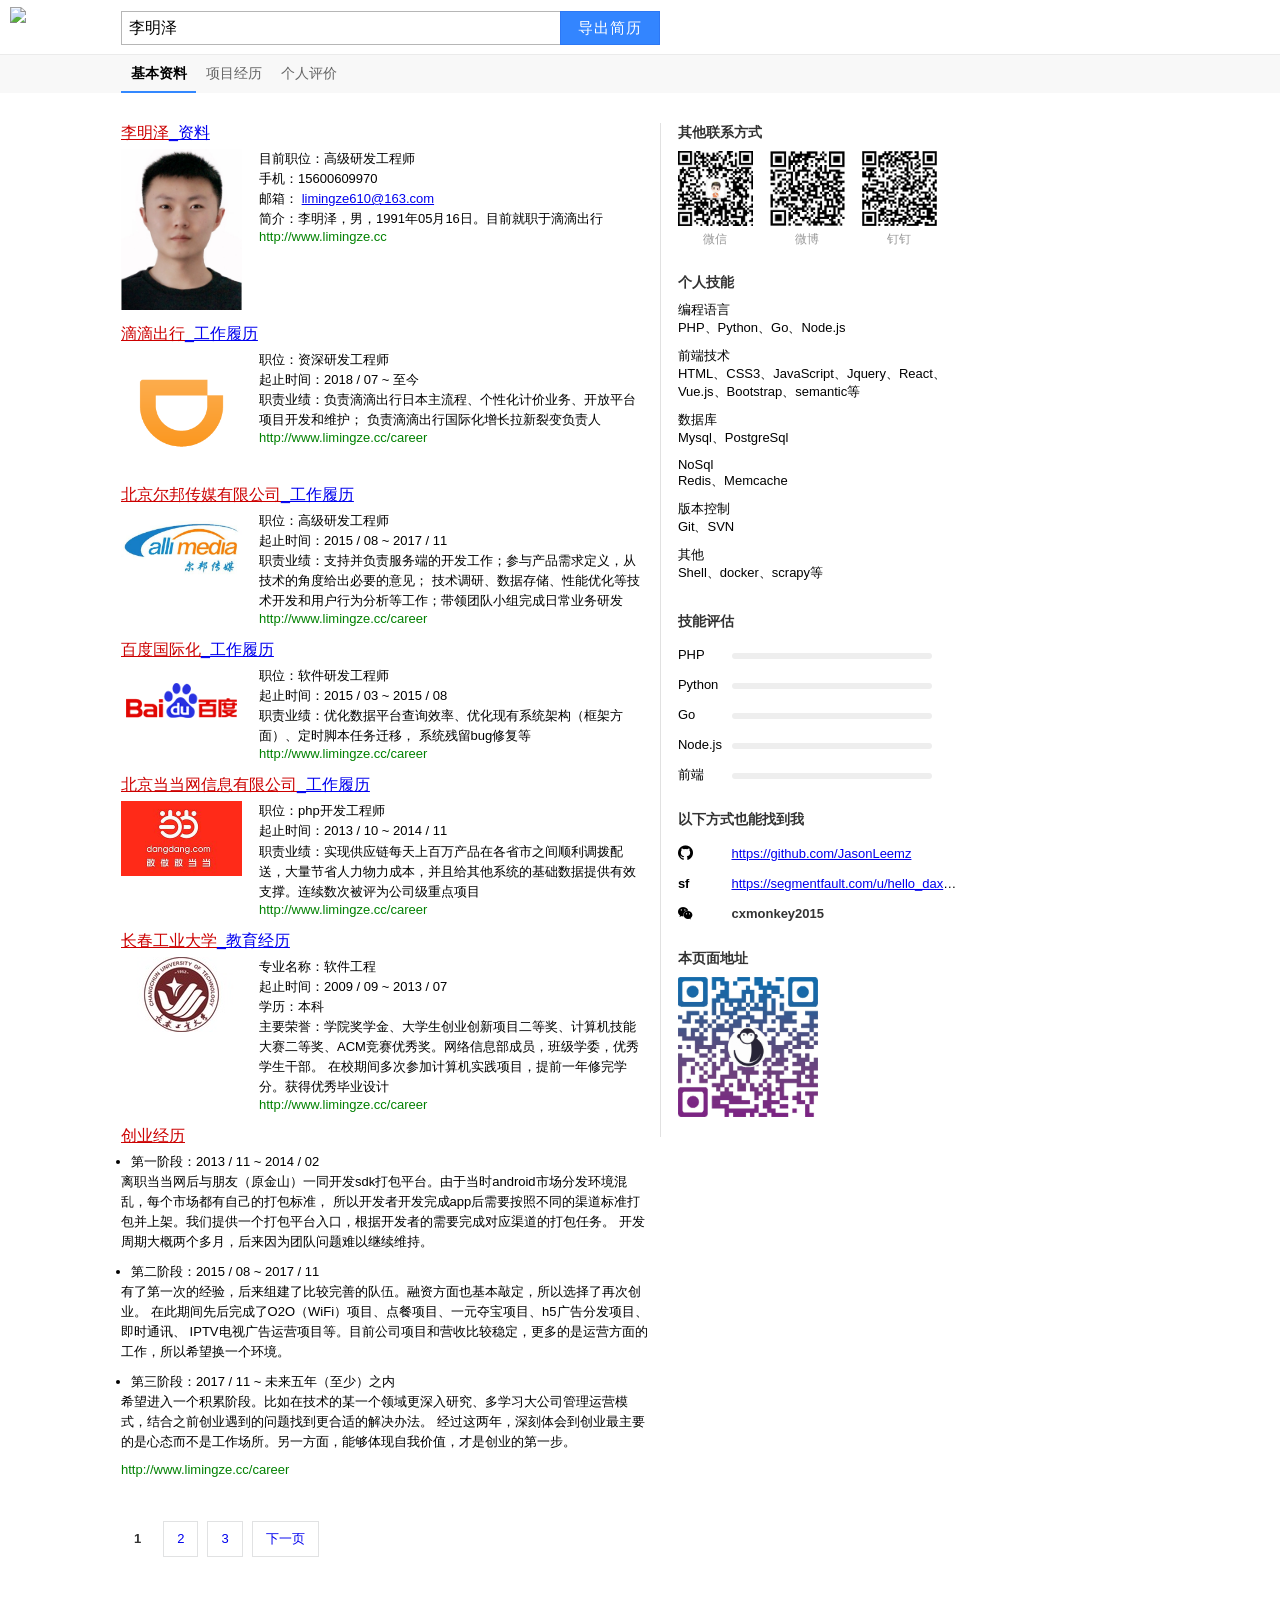
==== commit ef934749: "add didi career" ====
--- a/index.html
+++ b/index.html
@@ -46,7 +46,7 @@
         <li class="active">基本资料</li>
         <li><a href="/career.html">项目经历</a></li>
         <li><a href="/evaluation.html">个人评价</a></li>
-        <li>更多 »</li>
+<!--        <li>更多 »</li>-->
     </ul>
 </div>
 <div class="wrap">
